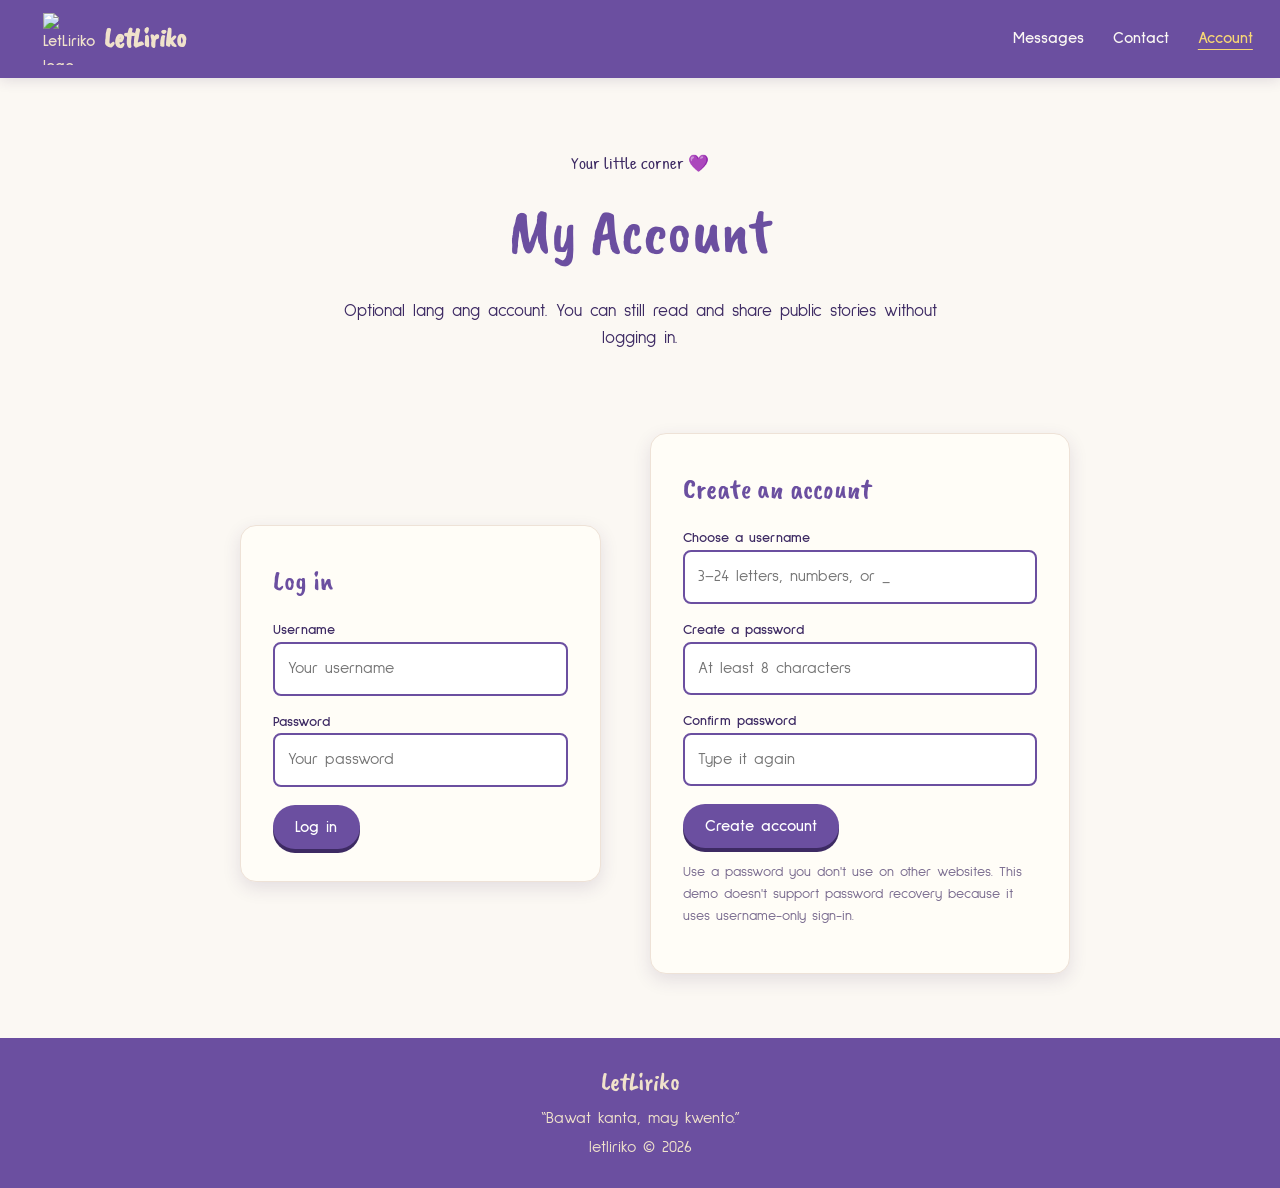
==== account.html @ 9008b306 "Add files via upload" ====
<!DOCTYPE html>
<html lang="en"><head><meta charset="UTF-8"><meta name="viewport" content="width=device-width, initial-scale=1"><title>My Account | LetLiriko</title><link rel="stylesheet" href="style.css"></head>
<body>
<nav class="site-nav"><a class="brand" href="index.html" aria-label="LetLiriko home"><img src="assets/letliriko-logo.png" alt="LetLiriko logo"><span>LetLiriko</span></a><div class="nav-links"><a href="messages.html">Messages</a><a href="contact.html">Contact</a><a class="active" href="account.html" id="accountNav">Account</a></div></nav>
<main class="page-shell"><section class="page-heading"><p class="kicker">Your little corner 💜</p><h1>My Account</h1><p>Optional lang ang account. You can still read and share public stories without logging in.</p></section>
<div id="authPanel" class="account-grid"><section class="form-panel"><h2>Log in</h2><form id="loginForm"><label for="loginUsername">Username</label><input id="loginUsername" minlength="3" maxlength="24" autocomplete="username" required placeholder="Your username"><label for="loginPassword">Password</label><input id="loginPassword" type="password" minlength="8" autocomplete="current-password" required placeholder="Your password"><button class="btn" type="submit">Log in</button></form></section>
<section class="form-panel"><h2>Create an account</h2><form id="signupForm"><label for="signupUsername">Choose a username</label><input id="signupUsername" minlength="3" maxlength="24" pattern="[A-Za-z0-9_]{3,24}" autocomplete="username" required placeholder="3–24 letters, numbers, or _"><label for="signupPassword">Create a password</label><input id="signupPassword" type="password" minlength="8" autocomplete="new-password" required placeholder="At least 8 characters"><label for="signupPasswordConfirm">Confirm password</label><input id="signupPasswordConfirm" type="password" minlength="8" autocomplete="new-password" required placeholder="Type it again"><button class="btn" type="submit">Create account</button></form><p class="muted">Use a password you don't use on other websites. This demo doesn't support password recovery because it uses username-only sign-in.</p></section></div>
<section id="accountDashboard" class="form-panel" hidden><div class="dashboard-heading"><div><p class="kicker">Welcome back!</p><h2 id="welcomeUser">Your entries</h2></div><button id="logoutButton" class="btn btn-secondary" type="button">Log out</button></div><p>These are the entries you've posted while logged in. You can delete your own entries here.</p><div id="myEntries"><p>Loading your entries...</p></div></section></main>
<div id="toastRegion" class="toast-region" aria-live="polite" aria-atomic="true"></div><footer><b>LetLiriko</b><p>“Bawat kanta, may kwento.”</p><p>letliriko &copy; 2026</p></footer>
<script src="nav.js"></script><script src="account.js"></script><script type="module" src="cloud.js"></script>
</body></html>
---- style.css ----
@import url('https://fonts.googleapis.com/css2?family=Lora:wght@400;500;600;700&family=Sulphur+Point:wght@400;700&family=Patrick+Hand&family=Caveat+Brush&display=swap');
:root{--purple:#6b4fa0;--dark:#3d2a63;--beige:#f0e2cb;--off:#fbf8f3;--pink:#f4b6c9;--yellow:#f7d774}
*{box-sizing:border-box}
body{margin:0;font-family:'Sulphur Point',sans-serif;background:var(--off);color:var(--dark);line-height:1.6}
h1,h2,h3{font-family:'Caveat Brush',cursive;font-weight:400;margin:0 0 .4rem}
h2{font-size:2.2rem;color:var(--purple)}
a{color:var(--purple)}
:focus-visible{outline:3px solid var(--yellow);outline-offset:2px}
nav{display:flex;justify-content:space-between;align-items:center;padding:.8rem 1.5rem;background:var(--purple)}
nav b{font-family:'Caveat Brush';font-size:1.6rem;color:var(--beige);font-weight:400}
nav a{color:var(--off);text-decoration:none;margin-left:1.2rem;font-weight:700}
nav a:hover{color:var(--yellow)}
section{padding:2.5rem 1.5rem;max-width:1200px;margin:auto}
.hero{text-align:center;background:var(--beige);max-width:none;position:relative;overflow:hidden}
.tiles{display:flex;justify-content:center;gap:.4rem;flex-wrap:wrap;margin:1rem 0}
.tile{width:3.2rem;height:3.2rem;background:#f5deb3;border:2px solid #c9a27c;border-radius:6px;
  box-shadow:0 4px 0 #c9a27c;font:700 1.8rem 'Sulphur Point';display:grid;place-items:center;position:relative;color:var(--dark)}
.tile:nth-child(even){transform:rotate(-4deg)}.tile:nth-child(odd){transform:rotate(3deg)}
.tile i{position:absolute;right:3px;bottom:0;font:normal .6rem 'Sulphur Point'}
.sticker{position:absolute;font-size:2.6rem;animation:float 4s ease-in-out infinite}
@keyframes float{50%{transform:translateY(-10px) rotate(8deg)}}
@media(prefers-reduced-motion:reduce){.sticker{animation:none}}
.btn{display:inline-block;background:var(--purple);color:#fff;border:0;padding:.7rem 1.4rem;border-radius:30px;
  font:700 1rem 'Sulphur Point';text-decoration:none;cursor:pointer;box-shadow:0 4px 0 var(--dark)}
.about{max-width:700px;text-align:center}
.about p{font-size:1.1rem}
/* preview slides */
.slider{position:relative}
#slides{display:flex;gap:1rem;overflow-x:auto;scroll-snap-type:x mandatory;padding:.5rem;scrollbar-width:none}
.slide{flex:0 0 min(320px,85%);height:220px;border-radius:16px;scroll-snap-align:start;background-size:cover;background-position:center;
  position:relative;color:#fff;box-shadow:0 6px 14px #3d2a6340;overflow:hidden}
.slide-emoji{position:absolute;top:50%;left:50%;transform:translate(-50%,-60%);font-size:4rem;opacity:.5}
.slide-text{position:absolute;left:0;bottom:0;right:0;padding:.8rem 1rem;background:linear-gradient(transparent,#000a)}
.slide-text small{font-size:.7rem;display:block}
.slide-text h3{font-size:1.2rem;margin:0}
.slide-text p{font-size:.8rem;margin:0}
.arrow{position:absolute;top:45%;background:var(--yellow);border:0;border-radius:50%;width:2.4rem;height:2.4rem;cursor:pointer;font-size:1.2rem}
.arrow.l{left:-.5rem}.arrow.r{right:-.5rem}
/* music sections */
.cols{display:grid;grid-template-columns:repeat(3,1fr);gap:1.2rem;align-items:start}
@media(max-width:850px){.cols{grid-template-columns:1fr}}
.song{display:flex;align-items:center;gap:.7rem;padding:.6rem;margin-bottom:.6rem;background:#fff;border-radius:16px;
  box-shadow:0 2px 8px #3d2a6320;cursor:pointer;border:2px solid transparent}
.song.active{border-color:var(--purple);background:var(--beige)}
.album{width:48px;height:48px;border-radius:10px;display:grid;place-items:center;font-size:1.5rem;flex:none}
.info{flex:1;display:flex;flex-direction:column;line-height:1.2}.info span,.time{font-size:.8rem;color:#7a6a99}
.play{background:var(--purple);color:#fff;width:34px;height:34px;border-radius:50%;display:grid;place-items:center;text-decoration:none;font-size:.8rem}
/* scrapbook card */
.card{background:#fffdf7;padding:1.6rem 1.2rem 1.2rem;border-radius:6px;box-shadow:0 6px 14px #3d2a6330;position:relative;
  transform:rotate(-1deg);background-image:linear-gradient(#e9e0f0 1px,transparent 1px);background-size:100% 28px}
.card::before{content:"";position:absolute;top:-12px;left:50%;width:90px;height:24px;transform:translateX(-50%) rotate(3deg);background:#f4b6c9aa}
.card .st{position:absolute;right:-8px;bottom:-14px;font-size:2rem}
label{display:block;font-weight:700;font-size:.85rem;margin-top:.6rem}
input,textarea{width:100%;padding:.5rem;border:2px dashed var(--purple);border-radius:8px;background:#fff9;font:inherit}
.credits{margin-top:1.4rem;font-size:.85rem;background:var(--beige);padding:.7rem;border-radius:10px}
.note{background:#fff;border-left:5px solid var(--pink);padding:.6rem .8rem;margin-bottom:.7rem;border-radius:6px;box-shadow:0 2px 6px #3d2a6320}
.note p{margin:.2rem 0;font-family:'Patrick Hand';font-size:1.1rem}
footer{background:var(--purple);color:var(--beige);text-align:center;padding:1.5rem}
footer b{font-family:'Caveat Brush';font-size:1.6rem;font-weight:400}
footer p{margin:.2rem}

/* ===== v2: mas maraming stickers ===== */
.hero{padding:3.5rem 1.5rem 3rem;min-height:70vh;display:flex;flex-direction:column;justify-content:center;align-items:center}
.hero>*:not(.sticker):not(.badge){position:relative;z-index:1}
.kicker{font-family:'Patrick Hand';font-size:1.5rem;margin:0}
.quote{font-family:'Caveat Brush';font-size:1.8rem;color:var(--purple);margin:.6rem 0 1.2rem}
.tile{width:3.6rem;height:3.6rem}
@media(max-width:600px){.tile{width:2.2rem;height:2.2rem;font-size:1.2rem}.sticker{font-size:1.8rem}.badge{display:none}}
.sticker{transform:rotate(var(--r,0deg));filter:drop-shadow(2px 3px 0 #fff) drop-shadow(0 2px 4px #3d2a6340);z-index:0;pointer-events:none}
.sticker.small{font-size:1.8rem;position:absolute}
@keyframes float{50%{transform:translateY(-10px) rotate(calc(var(--r,0deg) + 8deg))}}
.badge{position:absolute;background:var(--purple);color:var(--off);font:700 1rem 'Sulphur Point';padding:.3rem .9rem;border-radius:30px;
  border:3px dashed var(--beige);transform:rotate(var(--r,0deg));box-shadow:0 3px 0 var(--dark)}
.badge.pink{background:var(--pink);color:var(--dark);border-color:#fff}
.tape-row{background:var(--purple);color:#fff;padding:.5rem;text-align:center;white-space:nowrap;overflow:hidden;font-size:1.3rem;letter-spacing:.8rem;
  border-top:4px dotted var(--beige);border-bottom:4px dotted var(--beige)}
.paper{position:relative;background:#fffdf7;padding:2rem 1.5rem;border-radius:6px;box-shadow:0 6px 14px #3d2a6330;transform:rotate(-1deg);
  background-image:linear-gradient(#e9e0f0 1px,transparent 1px);background-size:100% 28px}
.tape{position:absolute;top:-12px;left:50%;width:100px;height:24px;transform:translateX(-50%) rotate(-3deg);background:#f4b6c9aa}
.deco-sec{position:relative}
footer{position:relative}
.card .st2{position:absolute;left:-10px;top:-6px;font-size:1.6rem;transform:rotate(-12deg)}
.card small{display:block;font-size:.75rem;color:#7a6a99}
#photoPreview img{width:100%;max-height:120px;object-fit:cover;border-radius:8px;margin-top:.4rem;border:3px solid #fff;box-shadow:0 2px 6px #3d2a6340}
#photoPreview button{margin-top:.3rem;background:none;border:0;color:var(--purple);text-decoration:underline;cursor:pointer;font:inherit}
.slide{cursor:pointer;transition:transform .15s}
.slide:hover{transform:translateY(-4px) rotate(-1deg)}
.slide::after{content:"basahin ▸";position:absolute;top:10px;right:10px;background:var(--yellow);color:var(--dark);font-size:.7rem;font-weight:700;padding:.1rem .6rem;border-radius:20px}
/* modal para sa buong entry */
.modal{position:fixed;inset:0;background:#3d2a63cc;display:grid;place-items:center;padding:1rem;z-index:50;overflow:auto}
.modal[hidden]{display:none}
.modal-card{background:#fffdf7;max-width:460px;width:100%;border-radius:8px;overflow:hidden;position:relative;box-shadow:0 10px 30px #0006}
.modal-top{height:180px;background-size:cover;background-position:center;display:grid;place-items:center;font-size:5rem}
.modal-body{padding:1.2rem;position:relative}
.modal-body .tape{top:-12px}
.modal-body p{font-family:'Patrick Hand';font-size:1.3rem;margin:.5rem 0}
.modal-body .btn{font-size:.85rem;padding:.5rem 1rem;margin:.2rem .2rem 0 0}
.modal-x{position:absolute;top:8px;right:8px;background:var(--yellow);border:0;border-radius:50%;width:2.2rem;height:2.2rem;cursor:pointer;font-size:1rem;z-index:2}

/* player */
#player{margin-top:.8rem;background:var(--purple);padding:.6rem;border-radius:16px;border:3px dashed var(--beige)}
#player iframe{border-radius:12px;display:block}
#player small{color:var(--beige);display:block;margin-top:.3rem}#player small a{color:var(--yellow)}
button.play{border:0;cursor:pointer;font:inherit;font-size:.8rem}

#songSearch{margin-bottom:.5rem;border-style:solid;border-radius:30px;padding:.6rem 1rem}
#spSearch{display:inline-block;margin-bottom:.5rem;font-size:.85rem}
.addsong{margin-top:.8rem;background:var(--beige);border-radius:12px;padding:.6rem .8rem}
.addsong summary{cursor:pointer;font-weight:700}
.addsong input{margin-top:.4rem}.addsong .btn{margin-top:.5rem;font-size:.85rem}

/* ===== v3: fade sa baba ng preview card para mas mabasa ang text ===== */
.slide::before{content:"";position:absolute;left:0;right:0;bottom:0;height:78%;z-index:0;pointer-events:none;
  background:linear-gradient(to top,rgba(30,15,55,.96) 0%,rgba(30,15,55,.82) 38%,rgba(30,15,55,0) 100%)}
.slide-text{background:none;z-index:1;padding:.9rem 1rem 1rem;text-shadow:0 1px 3px rgba(0,0,0,.7)}
.slide-text small{font-size:.75rem;opacity:.92}
.slide-text p{font-size:.85rem;line-height:1.35}
.slide::after{z-index:2}
/* mahabang listahan ng kanta: scroll lang sa loob */
#songList{max-height:440px;overflow-y:auto;padding-right:.3rem}

/* ===== LetLiriko responsive refresh ===== */
:root{--purple:#6b4fa0;--dark:#3d2a63;--beige:#f0e2cb;--off:#fbf8f3;--pink:#f4b6c9;--yellow:#f7d774;--danger:#a83e62}
body{overflow-x:hidden}
.site-nav{position:sticky;top:0;z-index:30;min-height:76px;gap:1rem;box-shadow:0 3px 12px #3d2a6320}
.brand{display:inline-flex;align-items:center;gap:.55rem;color:var(--beige);text-decoration:none;min-width:0}
.brand img{width:52px;height:52px;object-fit:contain;display:block}
.brand span{font-family:'Caveat Brush',cursive;font-size:1.7rem;line-height:1}
.nav-links{display:flex;align-items:center;justify-content:flex-end;gap:clamp(.55rem,2vw,1.4rem);flex-wrap:wrap}
nav.site-nav .nav-links a{margin:0;padding:.4rem .2rem;white-space:nowrap}
nav.site-nav .nav-links a.active{color:var(--yellow);text-decoration:underline;text-underline-offset:6px}
.hero{min-height:68vh}
.home-actions{text-align:center;padding:2rem 1rem 3rem}
.home-actions p{margin:.3rem 0 1.2rem}
.preview-section{padding-bottom:1.2rem}
.slider{padding:0 2.2rem}
#slides{gap:1rem;padding:.7rem .25rem;scroll-behavior:smooth;overscroll-behavior-x:contain}
.arrow{top:50%;transform:translateY(-50%);z-index:5;width:2.8rem;height:2.8rem;display:grid;place-items:center;border:2px solid var(--dark);box-shadow:0 3px 0 var(--dark);font-size:1.8rem;line-height:1;padding:0;transition:transform .15s,filter .15s}
.arrow:hover{filter:brightness(1.05);transform:translateY(-50%) scale(1.06)}
.arrow:active{transform:translateY(-50%) scale(.96)}
.arrow.l{left:-.1rem}.arrow.r{right:-.1rem}
.slide{flex:0 0 min(320px,82vw)}
.slide-text p,.note p,.modal-body .entry-message{font-family:'Lora',Georgia,serif;font-size:.95rem;line-height:1.7;white-space:pre-wrap;overflow-wrap:anywhere}
.note p{font-size:.88rem}
.modal-card{max-height:calc(100vh - 2rem);overflow:auto}
.modal-body .entry-message{font-size:1rem;color:#38294e;margin:.8rem 0 1rem}
.entry-date{display:block;margin-top:.35rem;color:#75658b}
.modal-actions{display:flex;gap:.55rem;flex-wrap:wrap;margin-top:1rem}
.btn{transition:transform .15s,filter .15s;min-height:42px}
.btn:hover{filter:brightness(1.08);transform:translateY(-1px)}
.btn:disabled{opacity:.55;cursor:wait;transform:none}
.btn-secondary{background:var(--beige);color:var(--dark);box-shadow:0 4px 0 #bda98c}
.btn-danger{background:var(--danger);box-shadow:0 4px 0 #71304a;color:white}
.form-status{min-height:0}
.muted{font-size:.85em;color:#786a8e}
.page-shell{max-width:900px;margin:0 auto;padding:2rem 1.25rem 4rem}
.page-heading{text-align:center;max-width:700px;margin:0 auto 1.5rem}
.page-heading h1{font-family:'Caveat Brush',cursive;color:var(--purple);font-size:clamp(2.5rem,6vw,4rem);font-weight:400;margin:.2rem 0}
.page-heading p{font-size:1.05rem}
.form-panel{background:#fffdf7;padding:clamp(1.2rem,4vw,2rem);border-radius:16px;box-shadow:0 6px 18px #3d2a6320;border:1px solid #eee2d7}
.form-panel label{margin-top:1rem}
.form-panel input,.form-panel textarea{border-style:solid;background:#fff;width:100%;padding:.75rem .85rem}
.form-panel textarea{resize:vertical;min-height:130px}
.form-panel .btn{margin-top:1.1rem}
.form-panel h2{font-size:1.8rem}
.account-grid{display:grid;grid-template-columns:repeat(2,minmax(0,1fr));gap:1.2rem;align-items:start}
.account-grid[hidden],#accountDashboard[hidden]{display:none}
.dashboard-heading{display:flex;align-items:center;justify-content:space-between;gap:1rem;flex-wrap:wrap}
.dashboard-heading h2{margin:0}
.account-entry{padding:1rem 0;border-bottom:1px solid #eadfec}
.account-entry h3{font-size:1.35rem}
.account-entry p{font-family:'Lora',Georgia,serif;line-height:1.65;overflow-wrap:anywhere}
.account-entry .btn{margin-top:.7rem}
#myEntries{margin-top:1rem}
.toast-region{position:fixed;top:1rem;right:1rem;z-index:1000;display:grid;gap:.6rem;width:min(390px,calc(100vw - 2rem));pointer-events:none}
.toast{display:flex;align-items:center;gap:.75rem;padding:.9rem 1rem;border-radius:14px;background:#fffdf7;color:var(--dark);border-left:5px solid var(--purple);box-shadow:0 8px 24px #21133335;font-weight:700;animation:toast-in .22s ease-out;pointer-events:auto}
.toast span:first-child{display:grid;place-items:center;flex:none;width:27px;height:27px;border-radius:50%;background:var(--beige)}
.toast-success{border-left-color:#4e8b67}.toast-error{border-left-color:var(--danger)}
.toast-error span:first-child{background:#f8dce5;color:var(--danger)}
.toast-leave{opacity:0;transform:translateY(-8px);transition:opacity .2s,transform .2s}
@keyframes toast-in{from{opacity:0;transform:translateY(-8px)}to{opacity:1;transform:translateY(0)}}
.note{cursor:pointer;transition:transform .15s,box-shadow .15s}
.note:hover{transform:translateY(-2px);box-shadow:0 5px 12px #3d2a6325}
.note:focus-visible,.slide:focus-visible{outline:3px solid var(--yellow);outline-offset:3px}
@media(max-width:700px){
  .site-nav{padding:.55rem .8rem;align-items:center;flex-wrap:wrap}
  .brand img{width:43px;height:43px}.brand span{font-size:1.45rem}
  .nav-links{gap:.8rem;font-size:.9rem}
  .slider{padding:0 1.8rem}
  .arrow{width:2.5rem;height:2.5rem}
  .account-grid{grid-template-columns:1fr}
  .cols{gap:1.8rem}
}
@media(max-width:420px){
  .site-nav{justify-content:center}
  .brand{margin-right:auto}
  .nav-links{width:100%;justify-content:space-between;padding:.15rem .1rem .3rem}
  .nav-links a{font-size:.88rem}
  .page-shell{padding:1.2rem .8rem 3rem}
  .modal-actions .btn{flex:1 1 100%;text-align:center}
}
@media(prefers-reduced-motion:reduce){*,*::before,*::after{scroll-behavior:auto!important;animation-duration:.01ms!important;transition-duration:.01ms!important}}
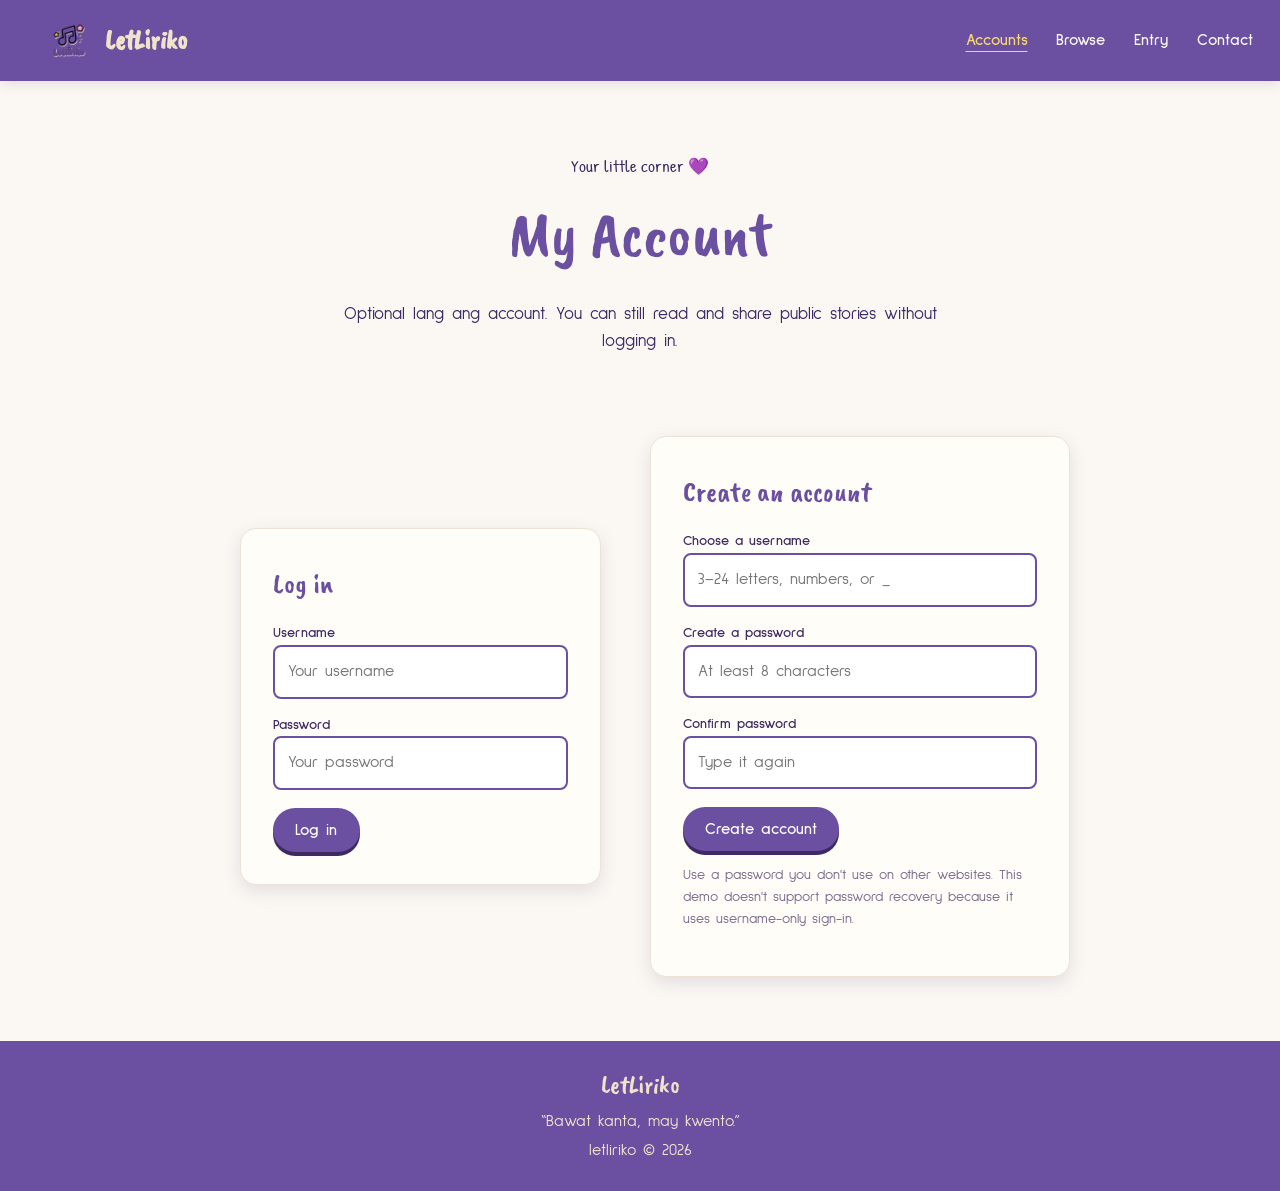
==== commit 7d4619b6: "Add files via upload" ====
--- a/account.html
+++ b/account.html
@@ -1,11 +1,11 @@
 <!DOCTYPE html>
 <html lang="en"><head><meta charset="UTF-8"><meta name="viewport" content="width=device-width, initial-scale=1"><title>My Account | LetLiriko</title><link rel="stylesheet" href="style.css"></head>
 <body>
-<nav class="site-nav"><a class="brand" href="index.html" aria-label="LetLiriko home"><img src="assets/letliriko-logo.png" alt="LetLiriko logo"><span>LetLiriko</span></a><div class="nav-links"><a href="messages.html">Messages</a><a href="contact.html">Contact</a><a class="active" href="account.html" id="accountNav">Account</a></div></nav>
+<nav class="site-nav"><a class="brand" href="index.html" aria-label="LetLiriko home"><img src="letliriko-logo.png" alt="LetLiriko logo"><span>LetLiriko</span></a><div class="nav-links"><a class="active" href="account.html" id="accountNav">Accounts</a><a  href="browse.html">Browse</a><a  href="messages.html">Entry</a><a  href="contact.html">Contact</a><a href="#" id="logoutNav" hidden>Log out</a></div></nav>
 <main class="page-shell"><section class="page-heading"><p class="kicker">Your little corner 💜</p><h1>My Account</h1><p>Optional lang ang account. You can still read and share public stories without logging in.</p></section>
 <div id="authPanel" class="account-grid"><section class="form-panel"><h2>Log in</h2><form id="loginForm"><label for="loginUsername">Username</label><input id="loginUsername" minlength="3" maxlength="24" autocomplete="username" required placeholder="Your username"><label for="loginPassword">Password</label><input id="loginPassword" type="password" minlength="8" autocomplete="current-password" required placeholder="Your password"><button class="btn" type="submit">Log in</button></form></section>
 <section class="form-panel"><h2>Create an account</h2><form id="signupForm"><label for="signupUsername">Choose a username</label><input id="signupUsername" minlength="3" maxlength="24" pattern="[A-Za-z0-9_]{3,24}" autocomplete="username" required placeholder="3–24 letters, numbers, or _"><label for="signupPassword">Create a password</label><input id="signupPassword" type="password" minlength="8" autocomplete="new-password" required placeholder="At least 8 characters"><label for="signupPasswordConfirm">Confirm password</label><input id="signupPasswordConfirm" type="password" minlength="8" autocomplete="new-password" required placeholder="Type it again"><button class="btn" type="submit">Create account</button></form><p class="muted">Use a password you don't use on other websites. This demo doesn't support password recovery because it uses username-only sign-in.</p></section></div>
 <section id="accountDashboard" class="form-panel" hidden><div class="dashboard-heading"><div><p class="kicker">Welcome back!</p><h2 id="welcomeUser">Your entries</h2></div><button id="logoutButton" class="btn btn-secondary" type="button">Log out</button></div><p>These are the entries you've posted while logged in. You can delete your own entries here.</p><div id="myEntries"><p>Loading your entries...</p></div></section></main>
 <div id="toastRegion" class="toast-region" aria-live="polite" aria-atomic="true"></div><footer><b>LetLiriko</b><p>“Bawat kanta, may kwento.”</p><p>letliriko &copy; 2026</p></footer>
-<script src="nav.js"></script><script src="account.js"></script><script type="module" src="cloud.js"></script>
+<script src="nav.js"></script><script type="module" src="cloud.js"></script><script type="module" src="account.js"></script>
 </body></html>
--- a/style.css
+++ b/style.css
@@ -134,7 +134,7 @@
 .home-actions p{margin:.3rem 0 1.2rem}
 .preview-section{padding-bottom:1.2rem}
 .slider{padding:0 2.2rem}
-#slides{gap:1rem;padding:.7rem .25rem;scroll-behavior:smooth;overscroll-behavior-x:contain}
+#slides{gap:1rem;padding:.7rem .25rem;scroll-behavior:auto;overscroll-behavior-x:contain}
 .arrow{top:50%;transform:translateY(-50%);z-index:5;width:2.8rem;height:2.8rem;display:grid;place-items:center;border:2px solid var(--dark);box-shadow:0 3px 0 var(--dark);font-size:1.8rem;line-height:1;padding:0;transition:transform .15s,filter .15s}
 .arrow:hover{filter:brightness(1.05);transform:translateY(-50%) scale(1.06)}
 .arrow:active{transform:translateY(-50%) scale(.96)}
@@ -200,3 +200,42 @@
   .modal-actions .btn{flex:1 1 100%;text-align:center}
 }
 @media(prefers-reduced-motion:reduce){*,*::before,*::after{scroll-behavior:auto!important;animation-duration:.01ms!important;transition-duration:.01ms!important}}
+nav .brand {
+  display: flex;
+  align-items: center;
+  text-decoration: none;
+  line-height: 1;
+}
+
+nav .brand img {
+  display: block;
+  width: auto;
+  height: 55px;
+  max-width: 180px;
+  object-fit: contain;
+}
+
+@media (max-width: 600px) {
+  nav .brand img {
+    height: 45px;
+    max-width: 145px;
+  }
+}
+
+/* LetLiriko updates: Browse grid and motion-free interaction */
+.browse-grid { display:grid; grid-template-columns:repeat(auto-fit,minmax(240px,1fr)); gap:1rem; margin:1.5rem 0; }
+.browse-card { display:block; width:100%; text-align:left; border:2px solid var(--purple, #8b6ab8); border-radius:18px; padding:1.25rem; background:var(--off-white, #fffaf4); color:inherit; cursor:pointer; box-shadow:4px 4px 0 rgba(75,45,95,.12); }
+.browse-card h2 { margin:.1rem 0 .6rem; }
+.browse-song-label { font-weight:600; }
+.browse-excerpt { line-height:1.6; }
+.browse-card small { display:block; margin-top:.75rem; opacity:.75; }
+.browse-modal { max-width:720px; max-height:85vh; overflow:auto; }
+.browse-close { display:block; margin-left:auto; }
+.browse-modal .browse-story { white-space:pre-wrap; overflow-wrap:anywhere; line-height:1.75; }
+.browse-modal .browse-song { font-weight:600; }
+[hidden] { display:none !important; }
+/* Remove movement/animation site-wide as requested. */
+html { scroll-behavior:auto !important; }
+*, *::before, *::after { animation:none !important; transition:none !important; scroll-behavior:auto !important; }
+.sticker, .slide, .slide:hover, .btn:hover, .arrow:hover, .note:hover { transform:none !important; }
+\n.browse-cover { display:block; width:100%; height:150px; object-fit:cover; border-radius:12px; margin-bottom:.8rem; }\n
